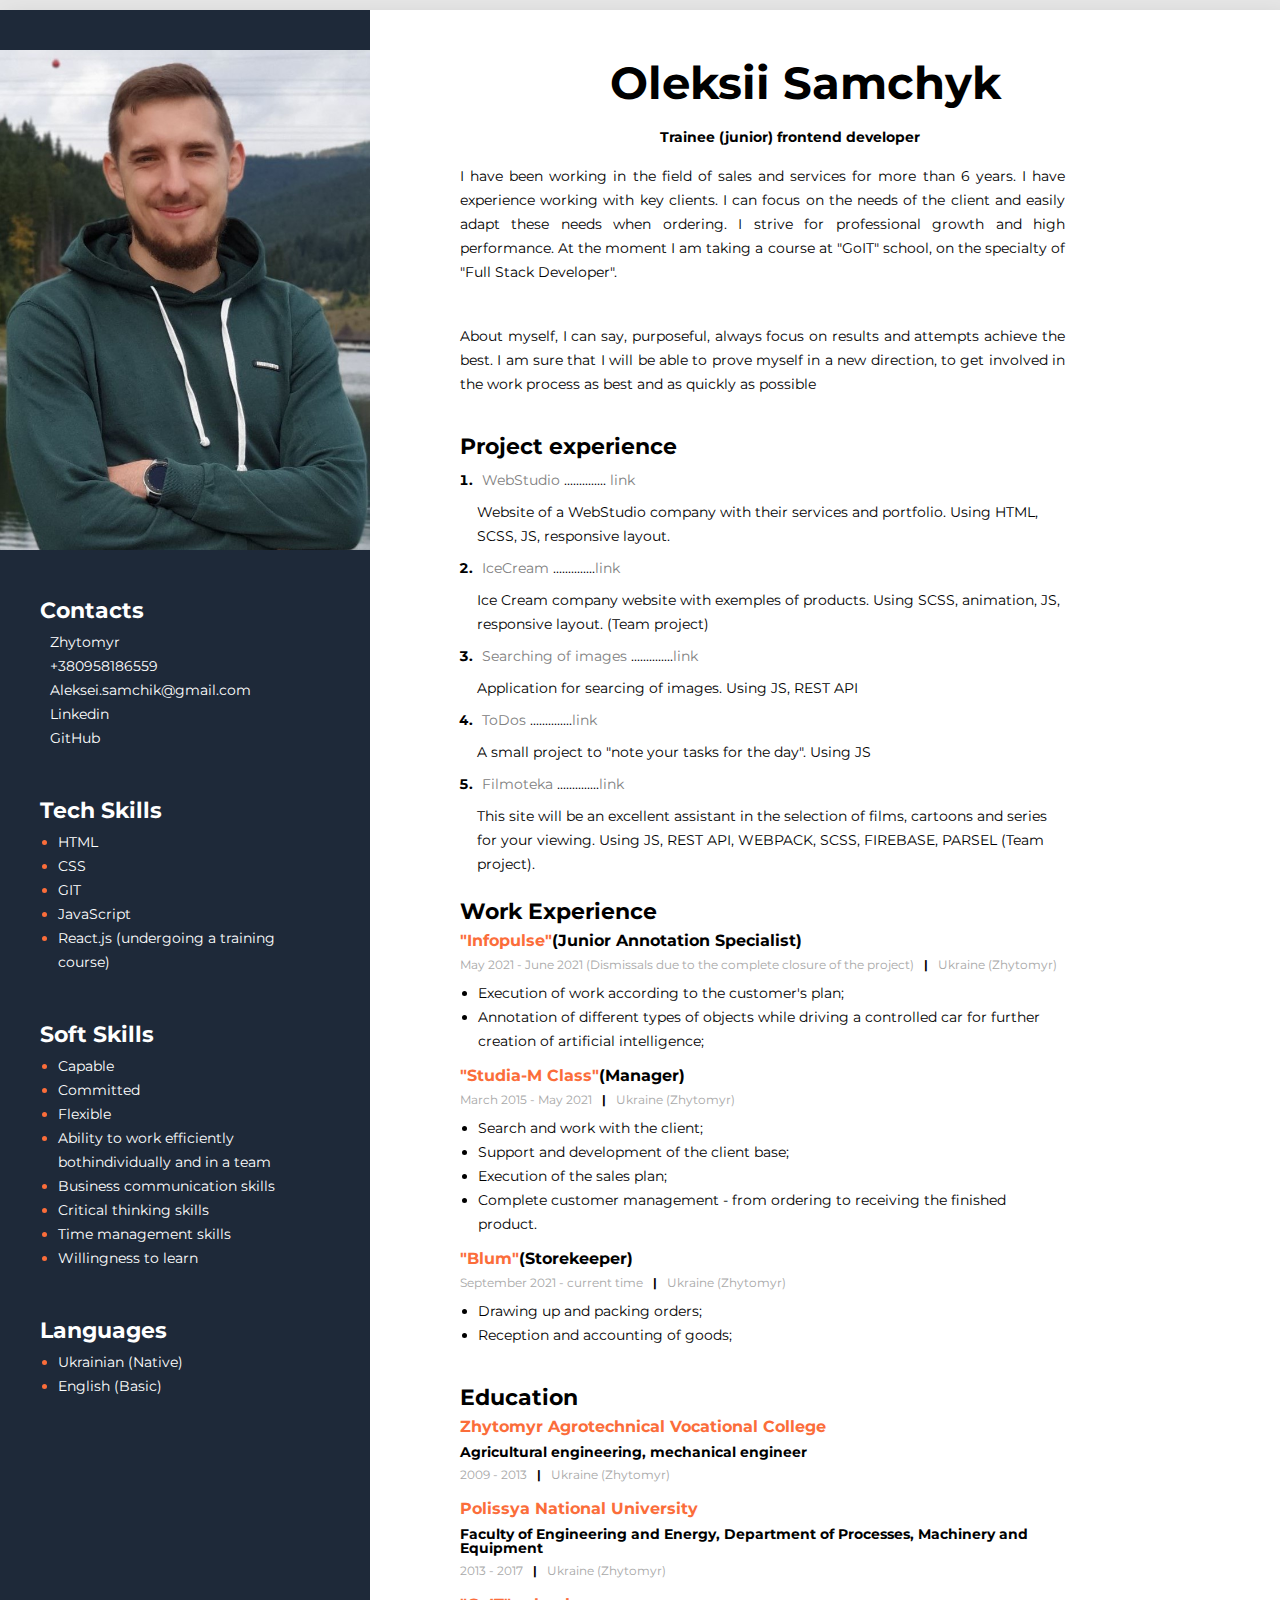
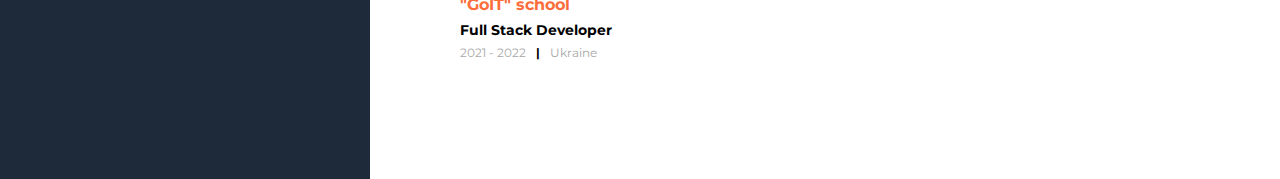
==== index.html @ 4603ec6e "Add files via upload" ====
<!DOCTYPE html>
<html lang="en">

<head>
	<meta charset="UTF-8">
	<meta http-equiv="X-UA-Compatible" content="IE=edge">
	<meta name="viewport" content="width=device-width, initial-scale=1.0">
	<link rel="stylesheet" href="css/style.css">
	<link rel="preconnect" href="https://fonts.googleapis.com">
	<link rel="preconnect" href="https://fonts.gstatic.com" crossorigin>
	<link href="https://fonts.googleapis.com/css2?family=Montserrat:ital,wght@0,400;1,700&display=swap"
		rel="stylesheet">
	<title>My resume</title>
</head>

<body>
	<div class="main-container">

		<!------------- aside bar -------------------->

		<aside class="sidebar-section">
			<div class="sidebar-section-photo">
				<img src="img/resume.png" alt="my photo">
			</div>

			<!-- Contacts -->
			<div class="indent">
				<h3 class="sidebar-title">Contacts</h3>
				<p><span class="contacts-type"></span>Zhytomyr</p>
				<p><span class="contacts-type"></span><a class="contacts-link" href="tel:+380985186559">+380958186559
					</a></p>
				<p><span class="contacts-type"></span><a class="contacts-link"
						href="Aleksei.samchik@gmail.com">Aleksei.samchik@gmail.com</a></p>
						<p><span class="contacts-type"></span><a class="contacts-link"
								href="https://www.linkedin.com/in/%D0%B0%D0%BB%D0%B5%D0%BA%D1%81%D0%B5%D0%B9-%D1%81%D0%B0%D0%BC%D1%87%D0%B8%D0%BA-0481b5216/">Linkedin</a>
						</p>
						<p><span class="contacts-type"></span><a class="contacts-link"
								href="https://github.com/Samchyk">GitHub</a>
						</p>
			</div>
			<!-- Tech Skills -->
			<div class="indent">
			
				<h3 class="sidebar-title">Tech Skills</h3>
				<ul>
					<li><span>HTML</span></li>
					<li><span>CSS</span></li>
					<li><span>GIT</span></li>
					<li><span>JavaScript</span></li>
					<li><span>React.js (undergoing a training course)</span></li>
				</ul>
			
			</div>

			<!-- Soft Skills -->
			<div class="indent">
				<h3 class="sidebar-title">Soft Skills</h3>
				<ul>
					<li><span>Capable</span></li>
					<li><span>Committed</span></li>
					<li><span>Flexible</span></li>
					<li><span>Ability to work efficiently bothindividually and in a team</span></li>
					<li><span>Business communication skills</span></li>
					<li><span>Critical thinking skills</span></li>
					<li><span>Time management skills</span></li>
					<li><span>Willingness to learn</span></li>
				</ul>
			</div>

			<!--Language-->

				<div class="indent">
					<h3 class="sidebar-title">Languages</h3>
					<ul>
						<li> <span> Ukrainian (Native) </span> </li>
				
						<li><span> English (Basic) </span></use>
				
							</svg> </li>
					</ul>
				</div>
				</aside>




		<!-- my info -->

		<div class="info-section">


			<!-- about my -->
			<div>
				<h1 class="my-name">Oleksii Samchyk</h1>
				<h3 class="my-job">Trainee (junior) frontend developer</h3>

				<p class="my-info">I have been working in the field of sales and services for more than 6 years. I have
					experience working with key
					clients.
					I can focus on the needs of the client and easily adapt these needs when ordering.
					I strive for professional growth and high performance.
					At the moment I am taking a course at "GoIT" school, on the specialty of "Full Stack Developer".
				</p>
				<p class="my-info">About myself, I can
					say, purposeful, always focus on results and attempts
					achieve the best. I am sure that I will be able to prove myself in a new direction,
					to get involved in the work process as best and as quickly as possible</p>
			</div>
			<!-- Projects -->
			<div class="project-secion">
			
				<h3 class="experience-titel">Project experience</h3>
				<ol class="projects-list">
					<li class="my-project-item">
						<span class="my-project-text">
							<a href="https://samchyk.github.io/goit-markup-hw-08/" class="my-project-link"
								target="blank">WebStudio</a>
							.............. <a href="https://github.com/Samchyk/goit-markup-hw-08">link</a>
							<p class="my-project-description">Website of a WebStudio company with their services and
								portfolio.
								Using HTML, SCSS, JS, responsive layout. </p>
					</li>
					<li class="my-project-item">
						<span class="my-project-text">
							<a href="https://serhiionyshchenko.github.io/team-project/" class="my-project-link"
								target="blank">IceCream</a>
							..............<a href="https://github.com/SerhiiOnyshchenko/team-project.git">link</a>
							<p class="my-project-description">Ice Cream company website with exemples of products. Using
								SCSS,
								animation, JS, responsive layout. (Team project)</p>
						</span>
					</li>
					<li class="my-project-item">
						<span class="my-project-text">
							<a href="https://samchyk.github.io/goit-js-hw-11/" class="my-project-link" target="blank">Searching
								of images</a>
							..............<a href="https://github.com/Samchyk/goit-js-hw-11">link</a>
							<p class="my-project-description">Application for searcing of images. Using JS, REST API</p>
					</li>
					<li class="my-project-item">
						<span class="my-project-text">
							<a href="https://samchyk.github.io/ToDos/" class="my-project-link" target="blank">ToDos</a>
							..............<a href="https://github.com/Samchyk/ToDos">link</a>
							<p class="my-project-description">A small project to "note your tasks for the day". Using JS
							</p>
						</span>
					</li>
					<li class="my-project-item">
						<span class="my-project-text">
							<a href="https://iura-radulov.github.io/teamproject-filmoteka/#en" class="my-project-link"
								target="blank">Filmoteka</a>
							..............<a href="https://github.com/Iura-Radulov/teamproject-filmoteka">link</a>
							<p class="my-project-description">This site will be an excellent assistant in the selection
								of films, cartoons and series for your viewing. Using JS, REST API, WEBPACK, SCSS,
								FIREBASE, PARSEL (Team project).</p>
					</li>
				</ol>
			</div>
			<!-- Work Experience -->
			<div>
				<h3 class="experience-titel">Work Experience</h3>
				<!-- Company 1 -->
				<div>
					<h4 class="name-work"><span class="orange">"Infopulse"</span>(Junior Annotation Specialist)</h4>
					<p class="item-date-place">May 2021 - June 2021 (Dismissals due to the complete closure of the
						project)<span class="bold-slesh">|</span>Ukraine (Zhytomyr)</p>
					<ul class="work-items">
						<li>Execution of work according to the customer's plan;</li>
						<li>Annotation of different types of objects while driving a controlled car for
							further creation of artificial intelligence;</li>
					</ul>
				</div>
				<!-- Company 2 -->
				<div>
					<h4 class="name-work"><span class="orange">"Studia-M Class"</span>(Manager) </h4>
					<p class="item-date-place">March 2015 - May 2021<span class="bold-slesh">|</span>Ukraine (Zhytomyr)
					</p>
					<ul class="work-items">
						<li>Search and work with the client;</li>
						<li>Support and development of the client base;</li>
						<li>Execution of the sales plan;</li>
						<li>Complete customer management - from ordering to receiving the finished product.</li>
					</ul>
				</div>

				<!-- Company 3 -->
				<div>
					<h4 class="name-work"> <span class="orange">"Blum"</span>(Storekeeper)</h4>
					<p class="item-date-place">September 2021 - current time<span class="bold-slesh">|</span>Ukraine
						(Zhytomyr)</p>
					<ul class="work-items">
						<li>Drawing up and packing orders;</li>
						<li>Reception and accounting of goods;</li>
					</ul>
				</div>
			</div>

			<!-- Education -->
			<div class="experience-education">
				<div class="experience-titel">Education</div>
				<div class="education">
					<div class="orange">Zhytomyr Agrotechnical Vocational College</div>
					<div class="education-job">Agricultural engineering, mechanical engineer</div>
					<div class="item-date-place">2009 - 2013<span class="bold-slesh">|</span>Ukraine (Zhytomyr)</div>
				</div>
				<div class="education">
					<div class="orange">Polissya National University </div>
					<div class="education-job">Faculty of Engineering and Energy, Department of Processes, Machinery and
						Equipment</div>
					<div class="item-date-place">2013 - 2017<span class="bold-slesh">|</span>Ukraine (Zhytomyr)</div>
				</div>
				<div class="education">
					<div class="orange">"GoIT" school </div>
					<div class="education-job">Full Stack Developer</div>
					<div class="item-date-place">2021 - 2022<span class="bold-slesh">|</span>Ukraine</div>
				</div>
			</div>

		</div>
	</div>
</body>

</html>
---- css/style.css ----
* {
	padding: 0;
	margin: 0;
	border: 0;
}

*,
*:before,
*:after {
	box-sizing: border-box;
}

:focus,
:active {
	outline: none;
}

a:focus,
a:active {
	outline: none;
}

nav,
footer,
header,
aside {
	display: block;
}

html,
body {
	height: 100%;
	width: 100%;
	font-size: 100%;
	line-height: 1;
	font-size: 14px;
	-ms-text-size-adjust: 100%;
	-moz-text-size-adjust: 100%;
	-webkit-text-size-adjust: 100%;
}

input,
button,
textarea {
	font-family: inherit;
}

input::-ms-clear {
	display: none;
}

button {
	cursor: pointer;
}

button::-moz-focus-inner {
	padding: 0;
	border: 0;
}

a,
a:visited {
	text-decoration: none;
}

a:hover {
	text-decoration: none;
}

img {
	vertical-align: top;
}

h1,
h2,
h3,
h4,
h5,
h6 {
	font-size: inherit;
	font-weight: inherit;
}
body {
	font-family: "Montserrat", sans-serif;
	background: #e5e5e5;
	font-size: 14px;
	color: #000000;
}

.main-container {
	display: flex;
	font-display: row;
	width: 1280px;
	height: auto;
	background: #fff;
	margin: 10px auto;
	box-shadow: 6px 6px 20px rgba(0, 0, 0, 0.1);
}
.sidebar-section {
	background: #1e2939;
	color: #fff;
	padding: 40px 0;
	width: 370px;
	height: auto;
}
.sidebar-section-photo img {
	width: 370px;
	height: auto;
}
.indent {
	margin: 50px 40px;
	
}


.sidebar-title {
	font-weight: bold;
	font-size: 22px;
	margin: 0 0 8px 0;
}

.sidebar-title-pre {
font-weight: bold;
	font-size: 15px;
	margin: 10px 0 8px 0;
}
.contacts-type {
	font-weight: bold;
	margin-right: 10px;
	
}


.contacts-link {
	
	color: #ffffff;
}
.indent > p {
	font-size: 14px;
	line-height: 24px;
}
.indent > ul {
	font-size: 14px;
	line-height: 24px;
	color: #fb6d3a;
	margin-left: 18px;
}
.indent > ul > li > span {
	color: #fff;
}

.info-section {
	margin: 50px 215px 100px 90px;
}

.my-job {
	font-weight: bold;
	padding-bottom: 20px;
	display: flex;
	padding-left: 200px;
	
}
.my-name {
	font-weight: bold;
	font-size: 45px;
	padding-bottom: 25px;
	padding-left: 150px;
}
.my-info {
	line-height: 24px;
	color: #000000;
	padding-bottom: 40px;
	width: 400px;
	width: 100%;
	text-align: justify;
}


.experience-titel {
	font-size: 22px;
	font-weight: bold;
	padding-bottom: 10px;
}
.name-work {
	font-weight: bold;
	font-size: 16px;
	padding-bottom: 10px;
}
.work-items {
	line-height: 24px;
	color: black;
	padding-bottom: 15px;
	padding-left: 18px;
}



.item-date-place {
	font-size: 12px;
	color: #a8a8a8;
	padding-bottom: 10px;
}
.experience-education {
	padding-top: 25px;
	
	
}
.orange {
	font-weight: bold;
	font-size: 16px;
	color: #fb6d3a;
	padding-bottom: 10px;
}
.education {
	padding-bottom: 10px;
}
.education-job {
	font-weight: bold;
	padding-bottom: 10px;
}
.bold-slesh {
	font-weight: bold;
	color: #000000;
	padding: 0 10px;
}


.project-secion {
	margin-bottom: 25px;
}

.projects-list {
	padding-left: 17px;
	color: black;
}

.my-project-item {
	font-style: normal;
	font-weight: bold;
	font-size: 14px;
	line-height: 24px;
	color: black;
}

.my-project-item a {
	color: gray;
}

.my-project-item a:hover {
	color: #fb6d3a;
}

.my-project-text {
	font-style: normal;
	font-weight: normal;
	font-size: 14px;
	line-height: 24px;
	color: black;
	margin-left: 5px;
}

.my-project-link {
	font-style: normal;
	font-weight: normal;
	font-size: 14px;
	line-height: 24px;
}

.my-project-description {
	margin: 8px 0;
}
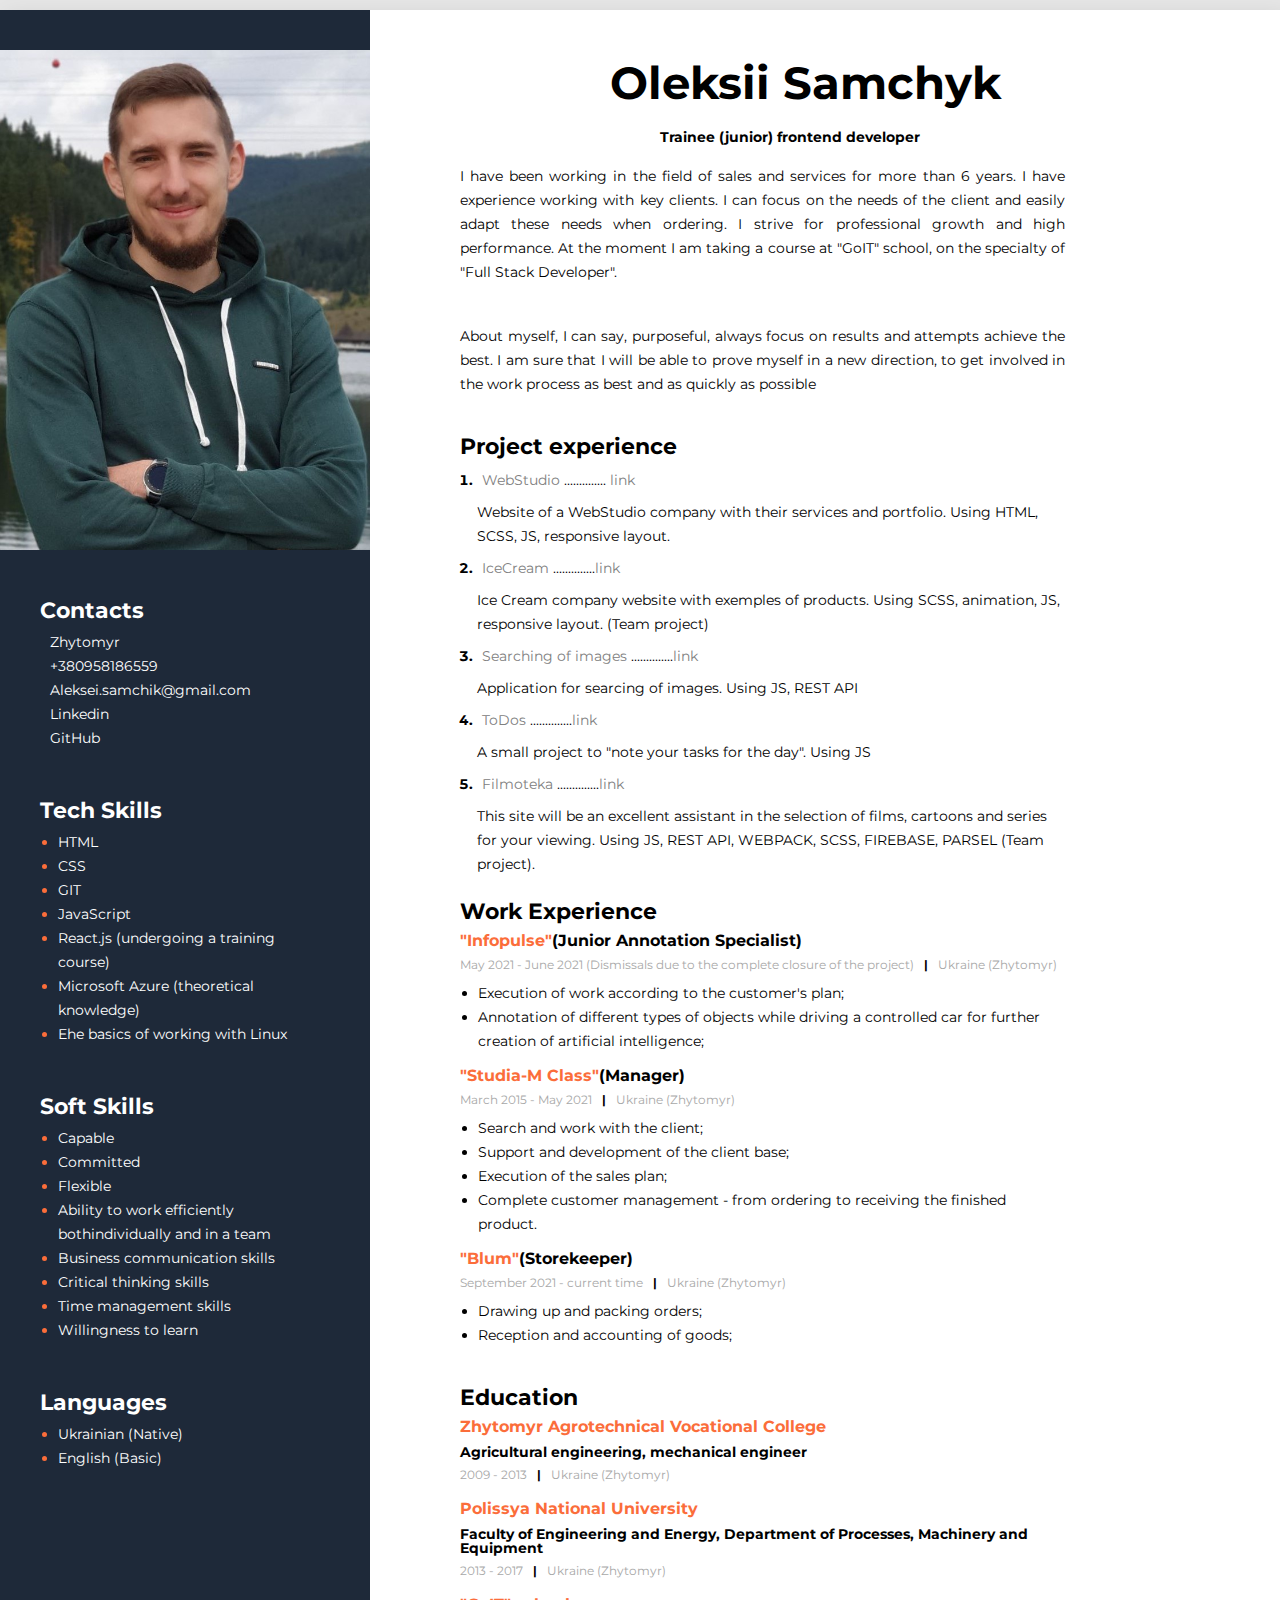
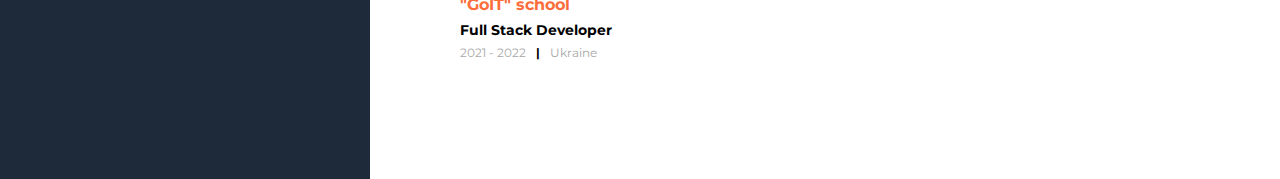
==== commit b3a75550: "Add files via upload" ====
--- a/index.html
+++ b/index.html
@@ -31,16 +31,16 @@
 					</a></p>
 				<p><span class="contacts-type"></span><a class="contacts-link"
 						href="Aleksei.samchik@gmail.com">Aleksei.samchik@gmail.com</a></p>
-						<p><span class="contacts-type"></span><a class="contacts-link"
-								href="https://www.linkedin.com/in/%D0%B0%D0%BB%D0%B5%D0%BA%D1%81%D0%B5%D0%B9-%D1%81%D0%B0%D0%BC%D1%87%D0%B8%D0%BA-0481b5216/">Linkedin</a>
-						</p>
-						<p><span class="contacts-type"></span><a class="contacts-link"
-								href="https://github.com/Samchyk">GitHub</a>
-						</p>
+				<p><span class="contacts-type"></span><a class="contacts-link"
+						href="https://www.linkedin.com/in/%D0%B0%D0%BB%D0%B5%D0%BA%D1%81%D0%B5%D0%B9-%D1%81%D0%B0%D0%BC%D1%87%D0%B8%D0%BA-0481b5216/">Linkedin</a>
+				</p>
+				<p><span class="contacts-type"></span><a class="contacts-link"
+						href="https://github.com/Samchyk">GitHub</a>
+				</p>
 			</div>
 			<!-- Tech Skills -->
 			<div class="indent">
-			
+
 				<h3 class="sidebar-title">Tech Skills</h3>
 				<ul>
 					<li><span>HTML</span></li>
@@ -48,8 +48,11 @@
 					<li><span>GIT</span></li>
 					<li><span>JavaScript</span></li>
 					<li><span>React.js (undergoing a training course)</span></li>
+					<li><span>Microsoft Azure (theoretical knowledge)</span></li>
+					<li><span>Еhe basics of working with Linux</span></li>
+
 				</ul>
-			
+
 			</div>
 
 			<!-- Soft Skills -->
@@ -69,17 +72,17 @@
 
 			<!--Language-->
 
-				<div class="indent">
-					<h3 class="sidebar-title">Languages</h3>
-					<ul>
-						<li> <span> Ukrainian (Native) </span> </li>
-				
-						<li><span> English (Basic) </span></use>
-				
-							</svg> </li>
-					</ul>
-				</div>
-				</aside>
+			<div class="indent">
+				<h3 class="sidebar-title">Languages</h3>
+				<ul>
+					<li> <span> Ukrainian (Native) </span> </li>
+
+					<li><span> English (Basic) </span></use>
+
+						</svg> </li>
+				</ul>
+			</div>
+		</aside>
 
 
 
@@ -108,7 +111,7 @@
 			</div>
 			<!-- Projects -->
 			<div class="project-secion">
-			
+
 				<h3 class="experience-titel">Project experience</h3>
 				<ol class="projects-list">
 					<li class="my-project-item">
@@ -132,7 +135,8 @@
 					</li>
 					<li class="my-project-item">
 						<span class="my-project-text">
-							<a href="https://samchyk.github.io/goit-js-hw-11/" class="my-project-link" target="blank">Searching
+							<a href="https://samchyk.github.io/goit-js-hw-11/" class="my-project-link"
+								target="blank">Searching
 								of images</a>
 							..............<a href="https://github.com/Samchyk/goit-js-hw-11">link</a>
 							<p class="my-project-description">Application for searcing of images. Using JS, REST API</p>
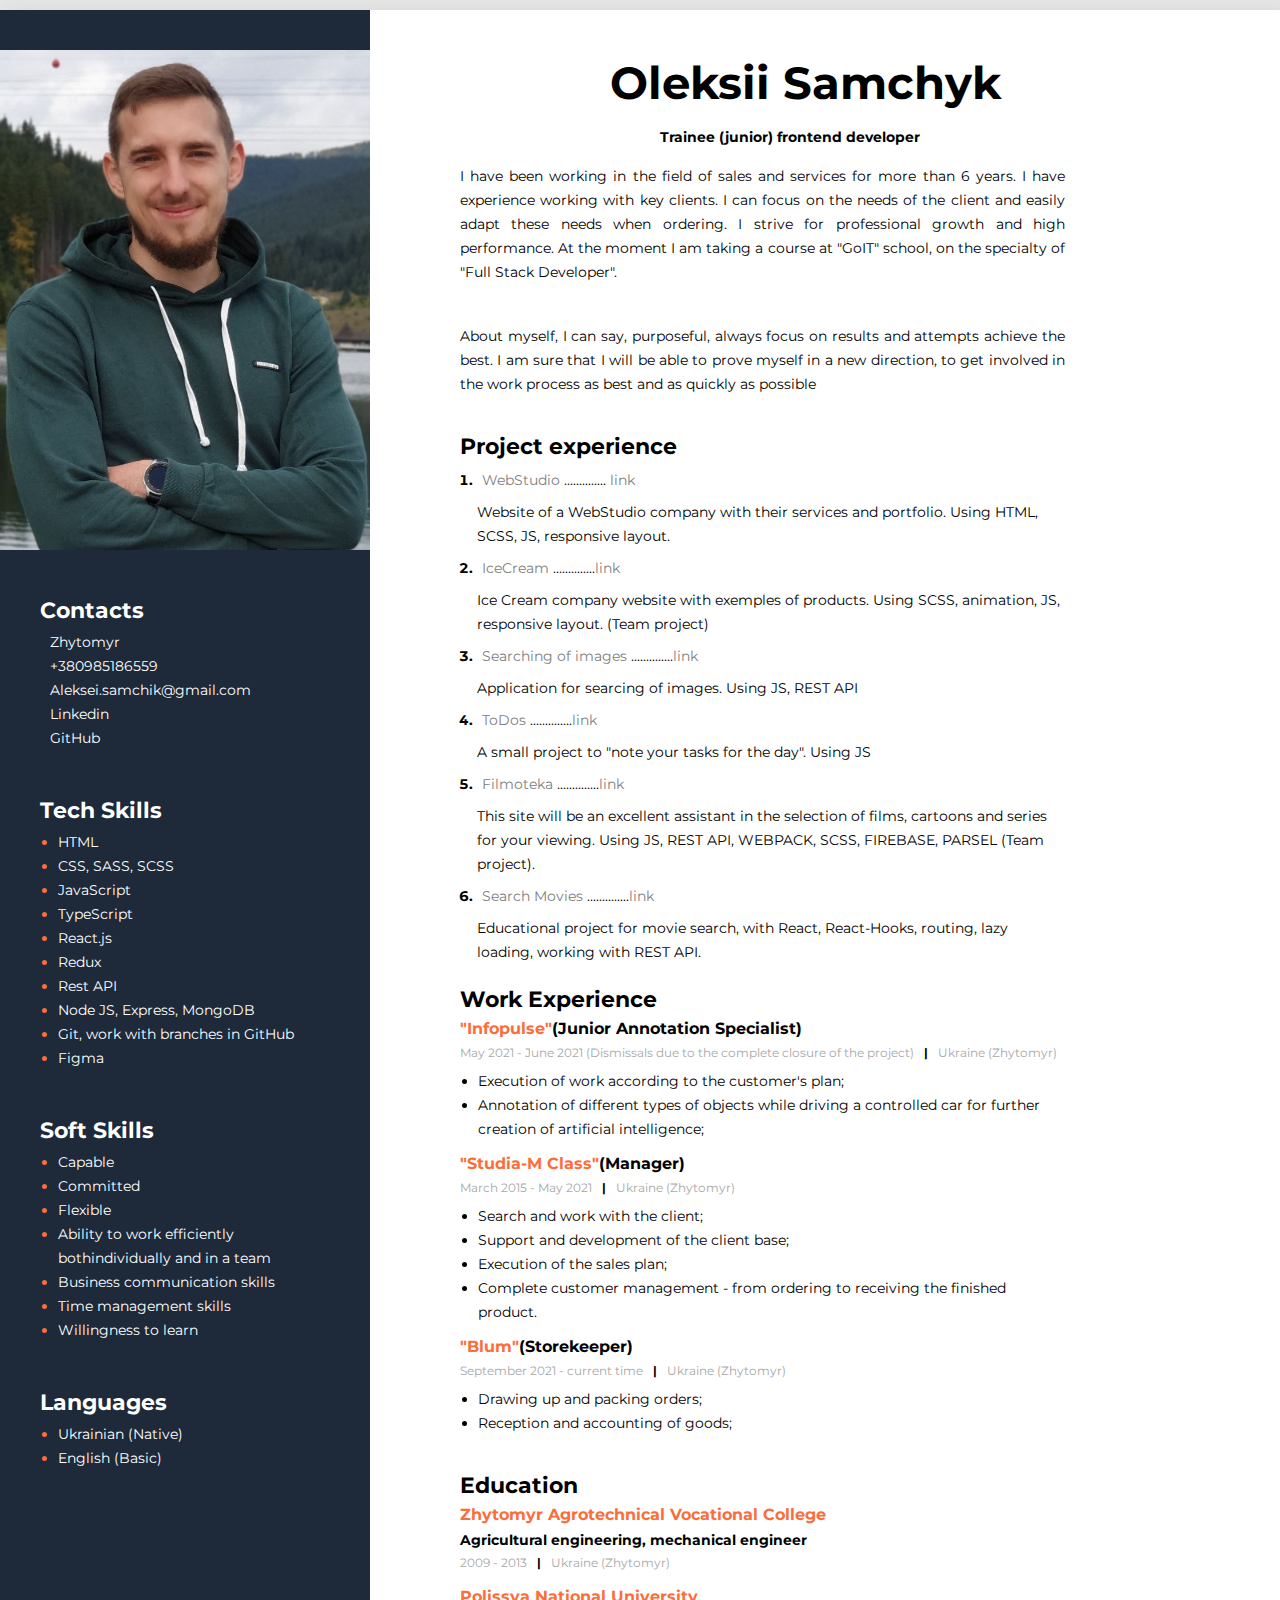
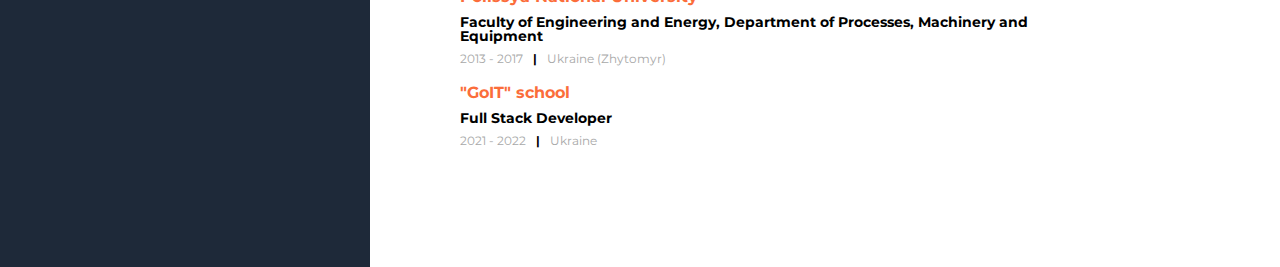
==== commit 928509a5: "3.10" ====
--- a/index.html
+++ b/index.html
@@ -27,7 +27,7 @@
 			<div class="indent">
 				<h3 class="sidebar-title">Contacts</h3>
 				<p><span class="contacts-type"></span>Zhytomyr</p>
-				<p><span class="contacts-type"></span><a class="contacts-link" href="tel:+380985186559">+380958186559
+				<p><span class="contacts-type"></span><a class="contacts-link" href="tel:+380985186559">+380985186559
 					</a></p>
 				<p><span class="contacts-type"></span><a class="contacts-link"
 						href="Aleksei.samchik@gmail.com">Aleksei.samchik@gmail.com</a></p>
@@ -44,12 +44,15 @@
 				<h3 class="sidebar-title">Tech Skills</h3>
 				<ul>
 					<li><span>HTML</span></li>
-					<li><span>CSS</span></li>
-					<li><span>GIT</span></li>
+					<li><span>CSS, SASS, SCSS</span></li>
 					<li><span>JavaScript</span></li>
-					<li><span>React.js (undergoing a training course)</span></li>
-					<li><span>Microsoft Azure (theoretical knowledge)</span></li>
-					<li><span>Еhe basics of working with Linux</span></li>
+					<li><span>TypeScript</span></li>
+					<li><span>React.js </span></li>
+					<li><span>Redux</span></li>
+					<li><span>Rest API</span></li>
+					<li><span>Node JS, Express, MongoDB</span></li>
+					<li><span>Git, work with branches in GitHub </span></li>
+					<li><span>Figma</span></li>
 
 				</ul>
 
@@ -64,7 +67,6 @@
 					<li><span>Flexible</span></li>
 					<li><span>Ability to work efficiently bothindividually and in a team</span></li>
 					<li><span>Business communication skills</span></li>
-					<li><span>Critical thinking skills</span></li>
 					<li><span>Time management skills</span></li>
 					<li><span>Willingness to learn</span></li>
 				</ul>
@@ -157,6 +159,16 @@
 							<p class="my-project-description">This site will be an excellent assistant in the selection
 								of films, cartoons and series for your viewing. Using JS, REST API, WEBPACK, SCSS,
 								FIREBASE, PARSEL (Team project).</p>
+					</li>
+					<li class="my-project-item">
+						<span class="my-project-text">
+							<a href="https://samchyk.github.io/goit-react-hw-05-movies/" class="my-project-link"
+								target="blank">Search Movies</a>
+							..............<a href="https://github.com/Samchyk/goit-react-hw-05-movies">link</a>
+							<p class="my-project-description">Educational project for movie search, with React,
+								React-Hooks, routing, lazy loading, working with REST API.
+							</p>
+						</span>
 					</li>
 				</ol>
 			</div>
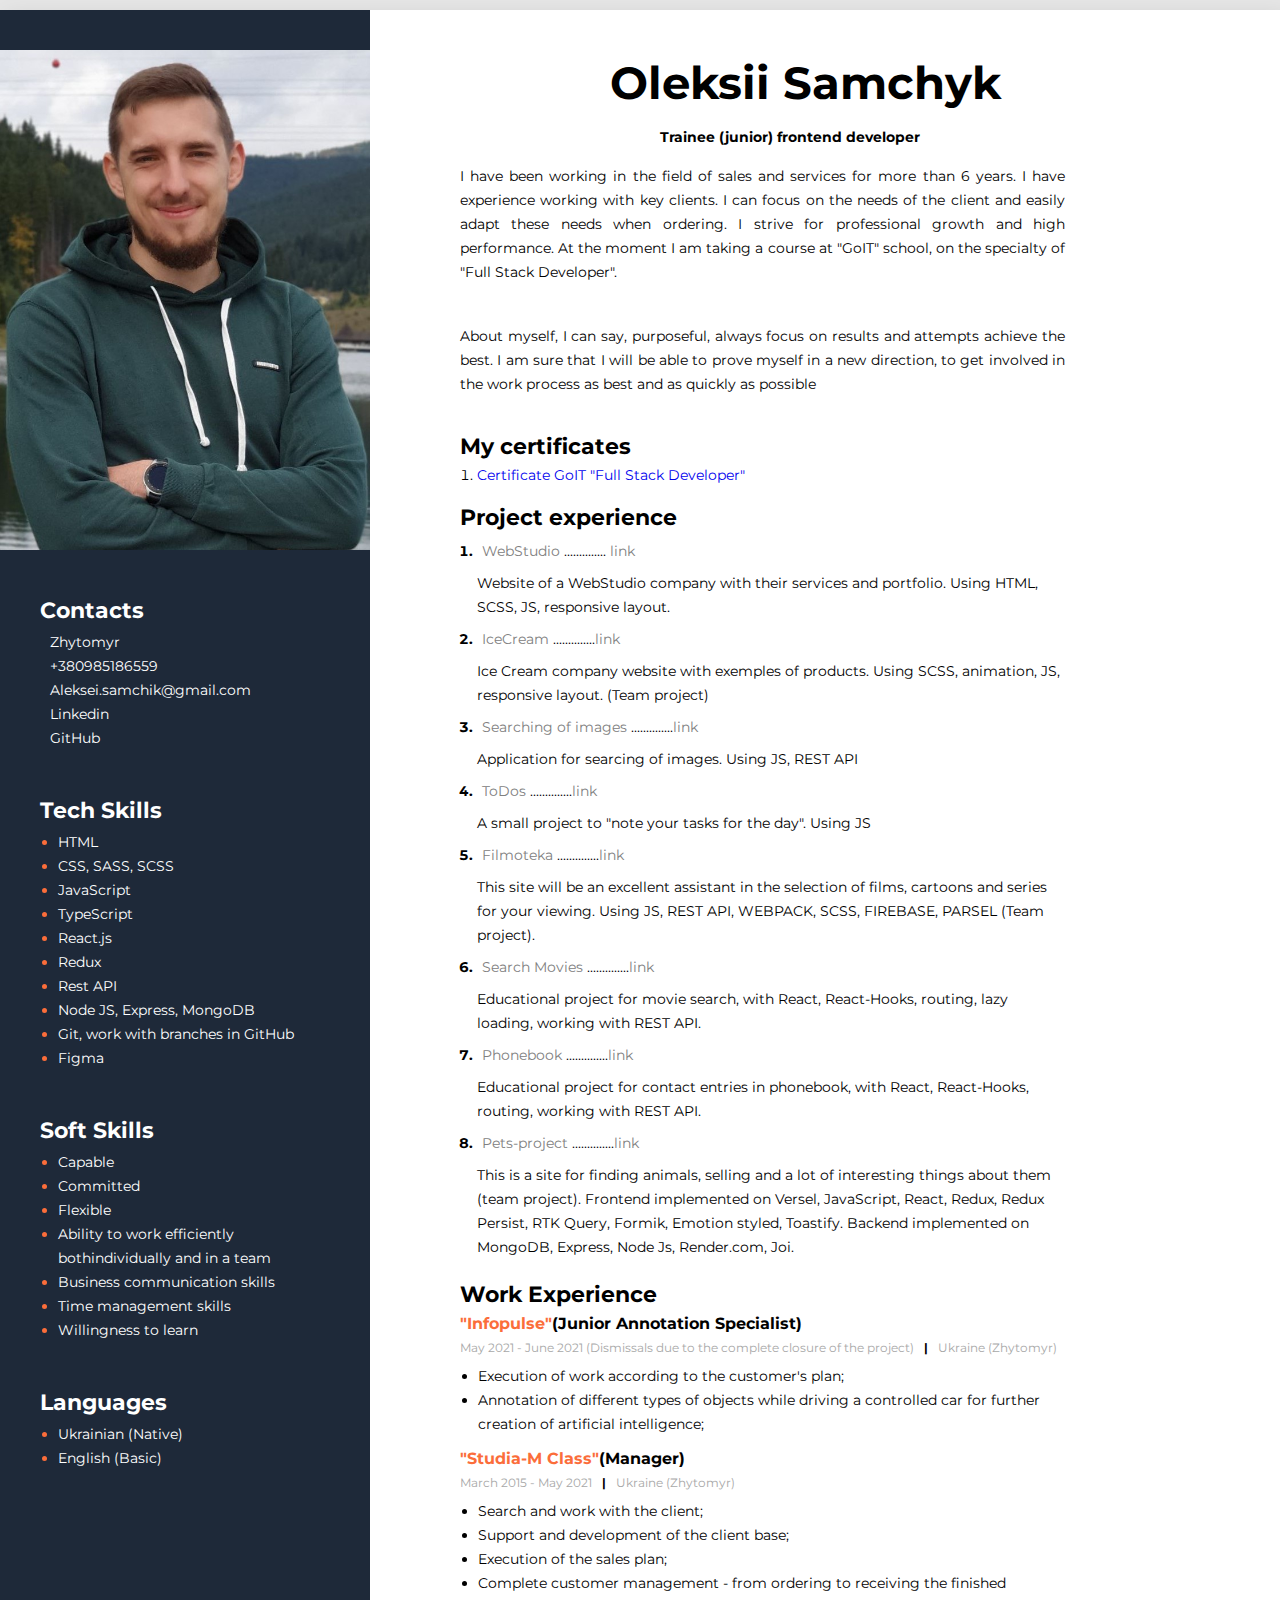
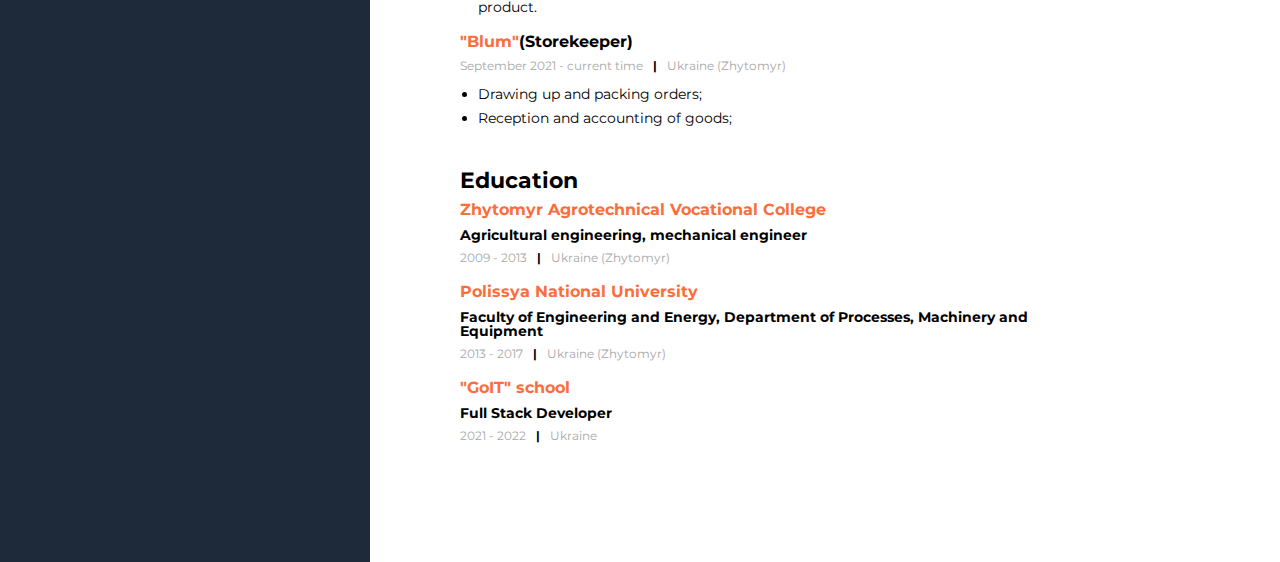
==== commit 92e78e4a: "Add files via upload" ====
--- a/index.html
+++ b/index.html
@@ -111,6 +111,22 @@
 					achieve the best. I am sure that I will be able to prove myself in a new direction,
 					to get involved in the work process as best and as quickly as possible</p>
 			</div>
+
+			<!--Certificate-->
+
+			<div class="project-secion">
+			
+				<h3 class="experience-titel">My certificates</h3>
+				<ol class="projects-list">
+					<li class="my-certificate-item">
+						<span class="my-certificate-text">
+							<a href="https://drive.google.com/file/d/1wACAu2_9ZIv9G70e0vhw3N3EXu8pFkg1/view?usp=sharing" class="my-certificate-link"
+								target="blank">Certificate GoIT "Full Stack Developer"</a>
+						</span>
+					</li>
+						</div>
+
+
 			<!-- Projects -->
 			<div class="project-secion">
 
@@ -167,6 +183,26 @@
 							..............<a href="https://github.com/Samchyk/goit-react-hw-05-movies">link</a>
 							<p class="my-project-description">Educational project for movie search, with React,
 								React-Hooks, routing, lazy loading, working with REST API.
+							</p>
+						</span>
+					</li>
+					<li class="my-project-item">
+						<span class="my-project-text">
+							<a href="https://samchyk.github.io/goit-react-hw-07-phonebook/" class="my-project-link" target="blank">Phonebook</a>
+							..............<a href="https://github.com/Samchyk/goit-react-hw-07-phonebook">link</a>
+							<p class="my-project-description">Educational project for contact entries in phonebook, with React,
+								React-Hooks, routing, working with REST API.
+							</p>
+						</span>
+					</li>
+					<li class="my-project-item">
+						<span class="my-project-text">
+							<a href="https://pets-project.vercel.app/" class="my-project-link"
+								target="blank">Pets-project</a>
+							..............<a href="https://github.com/Finkons/pets-project-front">link</a>
+							<p class="my-project-description">This is a site for finding animals, selling and a lot of interesting things about them (team project).
+								Frontend implemented on Versel, JavaScript, React, Redux, Redux Persist, RTK Query, Formik, Emotion styled, Toastify.
+								Backend implemented on MongoDB, Express, Node Js, Render.com, Joi.
 							</p>
 						</span>
 					</li>
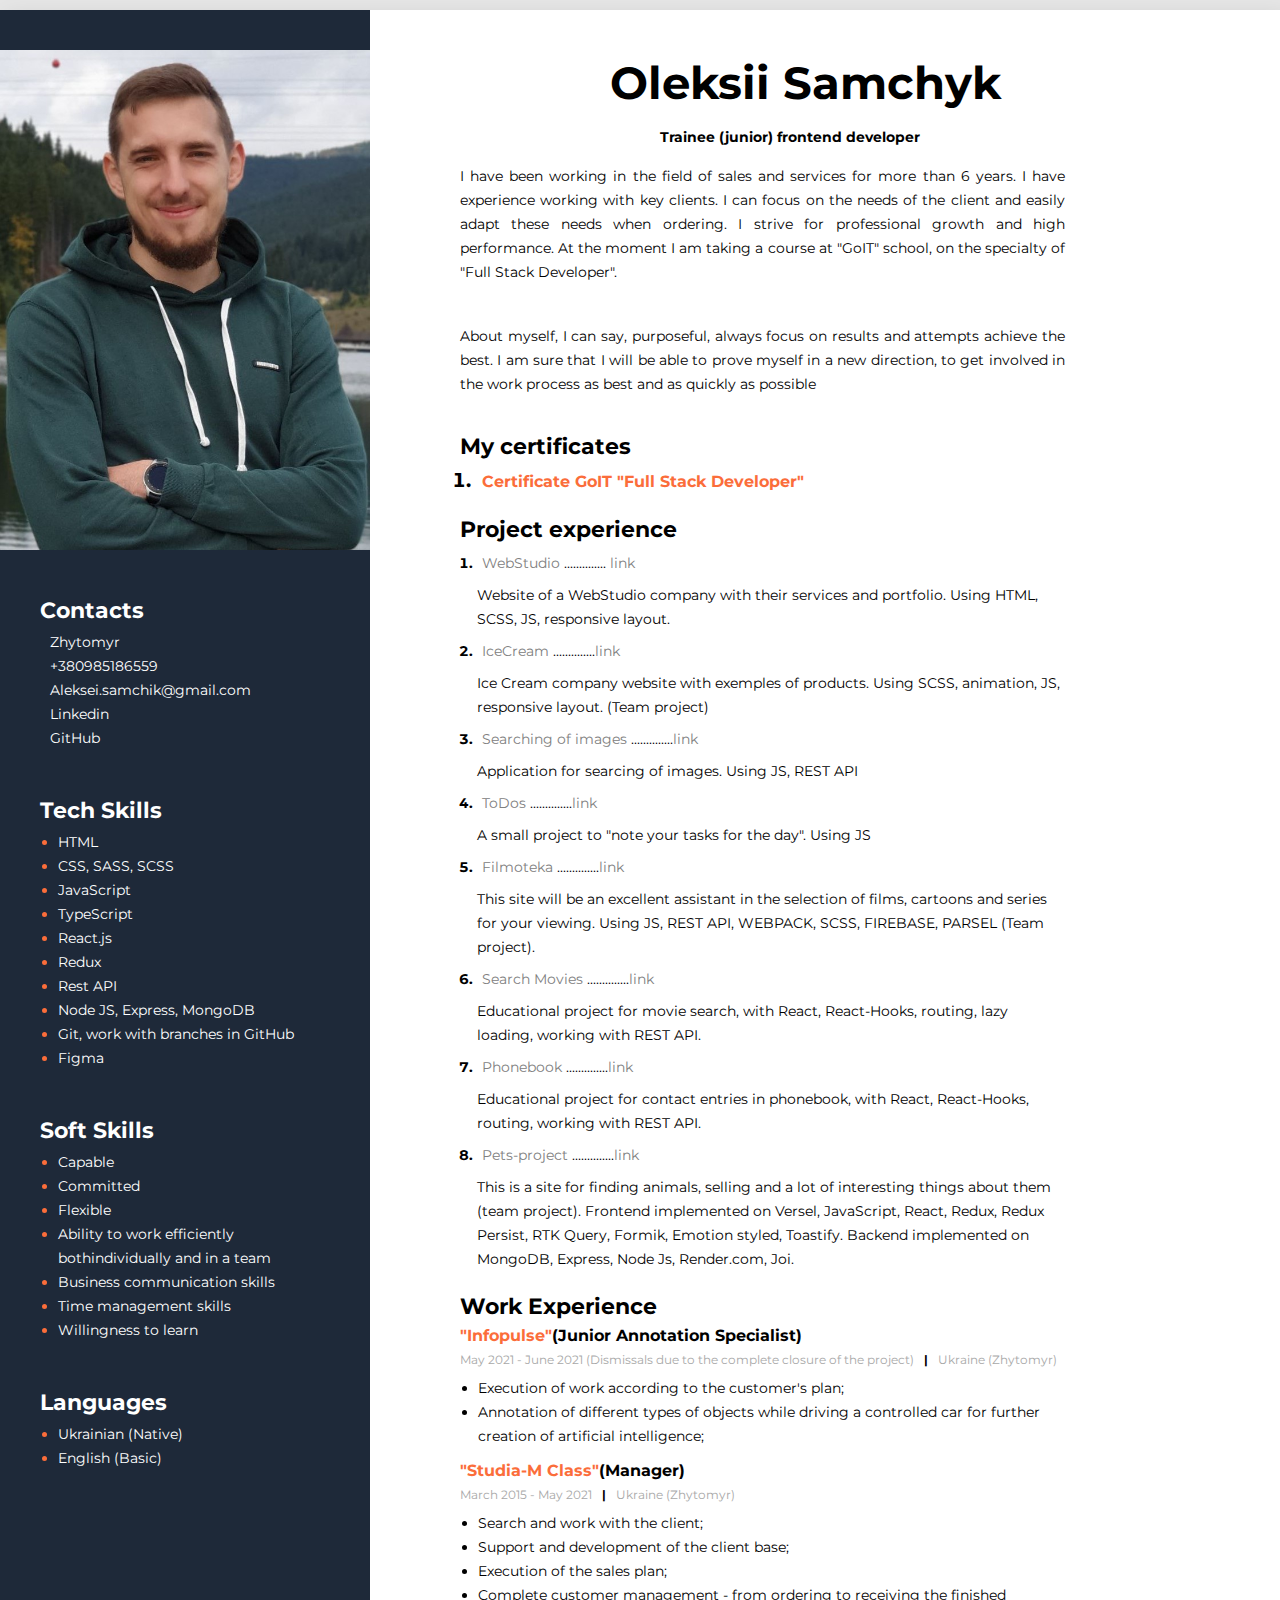
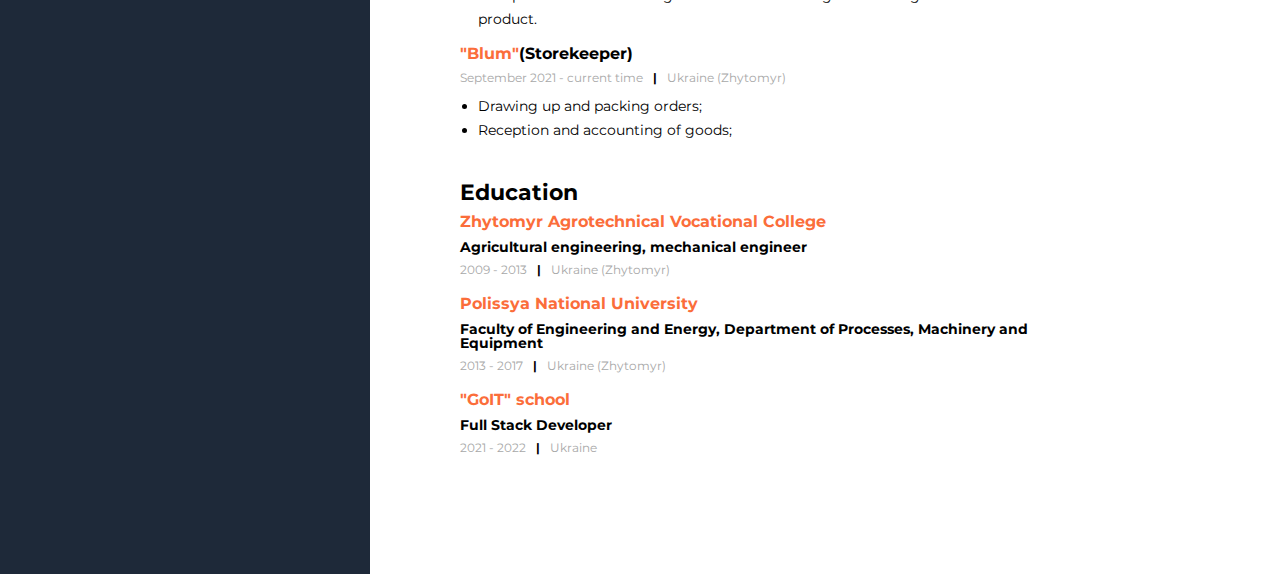
==== commit 71abb9ca: "Update index.html" ====
--- a/index.html
+++ b/index.html
@@ -32,7 +32,7 @@
 				<p><span class="contacts-type"></span><a class="contacts-link"
 						href="Aleksei.samchik@gmail.com">Aleksei.samchik@gmail.com</a></p>
 				<p><span class="contacts-type"></span><a class="contacts-link"
-						href="https://www.linkedin.com/in/%D0%B0%D0%BB%D0%B5%D0%BA%D1%81%D0%B5%D0%B9-%D1%81%D0%B0%D0%BC%D1%87%D0%B8%D0%BA-0481b5216/">Linkedin</a>
+						href="https://www.linkedin.com/in/oleksii-samchyk-0481b5216">Linkedin</a>
 				</p>
 				<p><span class="contacts-type"></span><a class="contacts-link"
 						href="https://github.com/Samchyk">GitHub</a>
@@ -272,4 +272,4 @@
 	</div>
 </body>
 
-</html>+</html>
--- a/css/style.css
+++ b/css/style.css
@@ -259,6 +259,37 @@
 	margin-left: 5px;
 }
 
+.my-certificate-item {
+	font-style: normal;
+	font-weight: bold;
+	font-size: 20px;
+	line-height: 24px;
+	color: black;
+}
+
+.my-certificate-item a {
+	color: fb6d3a;
+}
+
+.my-certificate-item a:hover {
+	color: #fb6d3a;
+}
+
+.my-certificate-text {
+	font-style: normal;
+	font-weight: normal;
+	font-size: 14px;
+	line-height: 24px;
+	color: black;
+	margin-left: 5px;
+}
+.my-certificate-link {
+	font-weight: bold;
+	font-size: 16px;
+	color: #fb6d3a;
+	padding-bottom: 10px;
+}
+
 .my-project-link {
 	font-style: normal;
 	font-weight: normal;
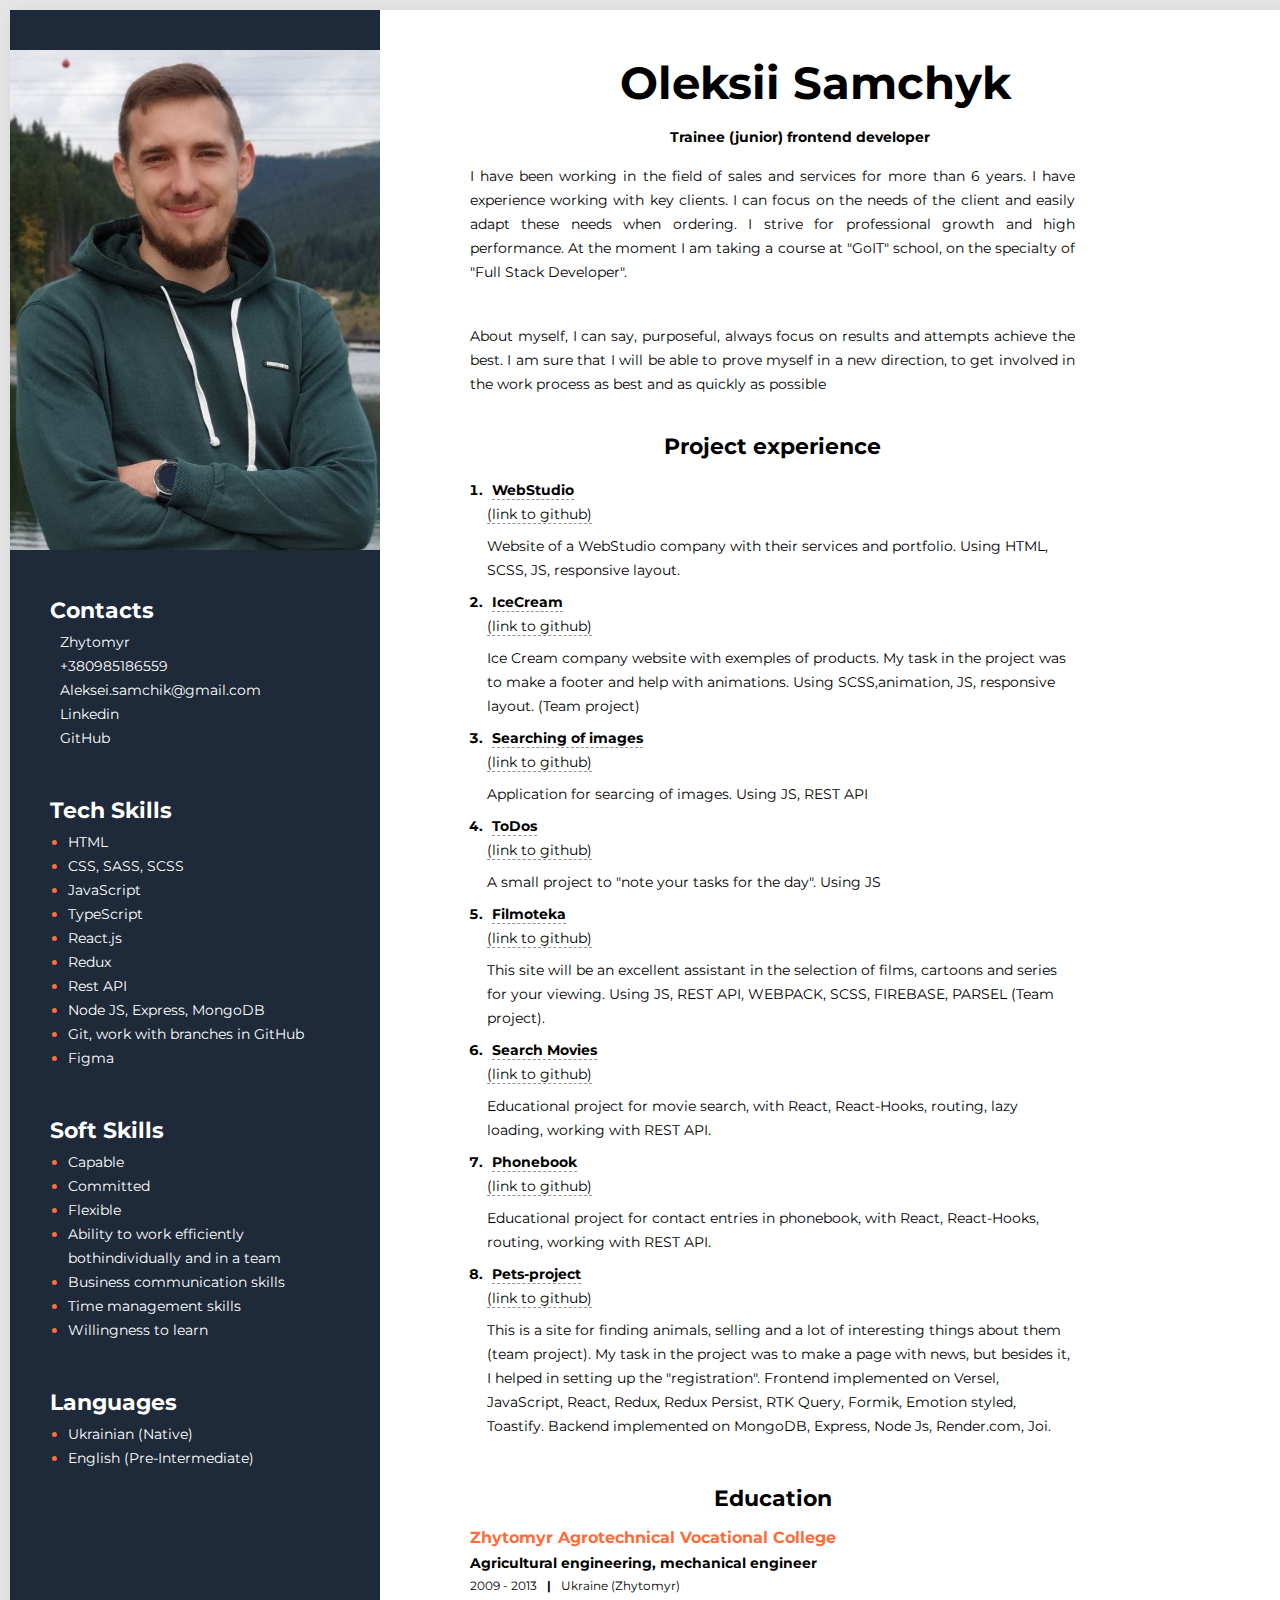
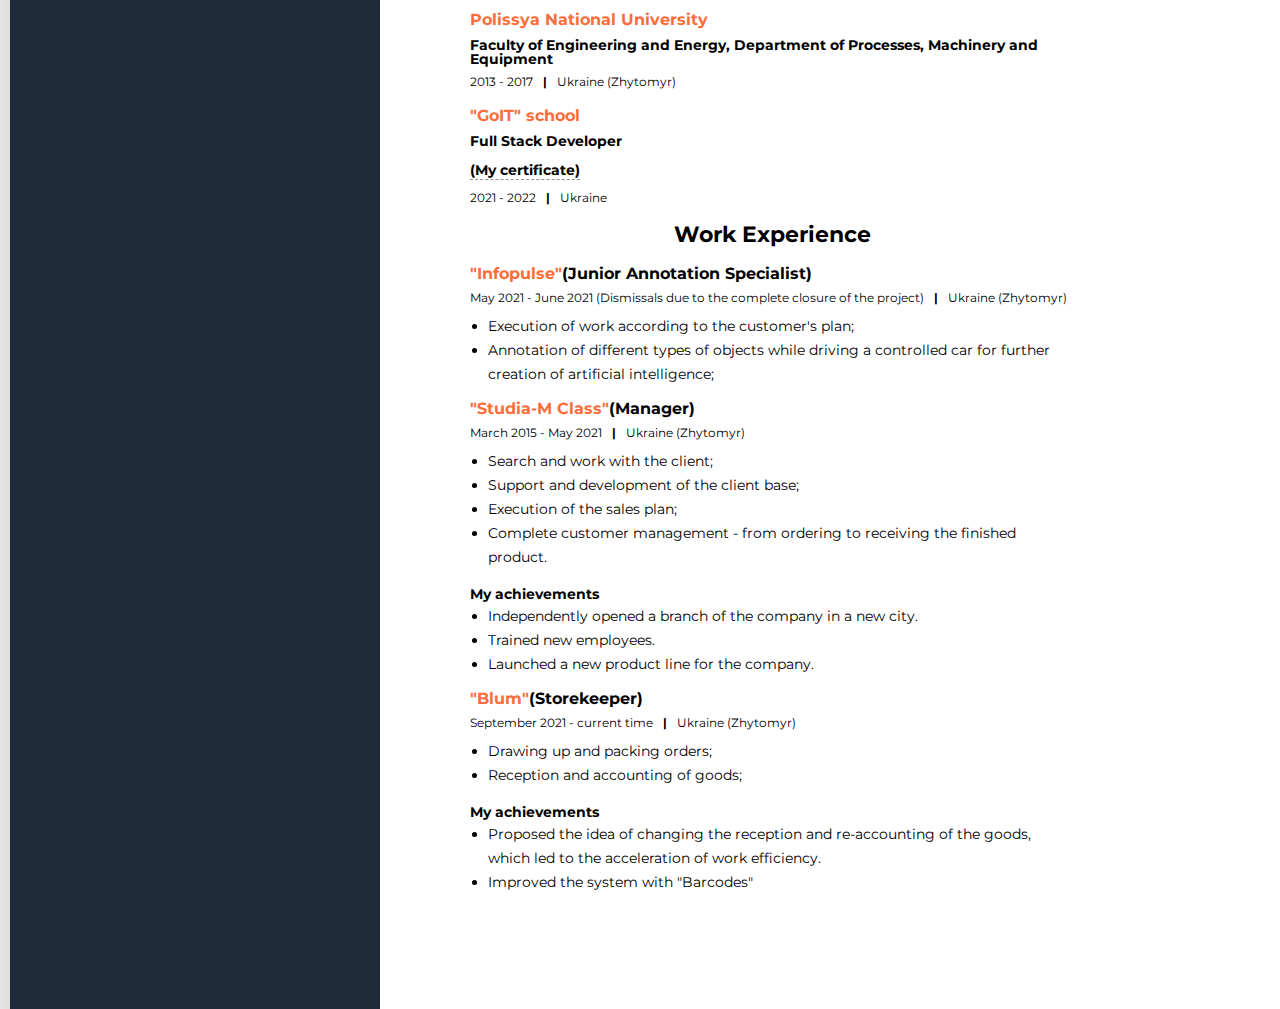
==== commit 799e68d7: "19,01" ====
--- a/index.html
+++ b/index.html
@@ -32,10 +32,10 @@
 				<p><span class="contacts-type"></span><a class="contacts-link"
 						href="Aleksei.samchik@gmail.com">Aleksei.samchik@gmail.com</a></p>
 				<p><span class="contacts-type"></span><a class="contacts-link"
-						href="https://www.linkedin.com/in/oleksii-samchyk-0481b5216">Linkedin</a>
+						href="https://www.linkedin.com/in/oleksii-samchyk-0481b5216" target="_blank">Linkedin</a>
 				</p>
-				<p><span class="contacts-type"></span><a class="contacts-link"
-						href="https://github.com/Samchyk">GitHub</a>
+				<p><span class="contacts-type"></span><a class="contacts-link" href="https://github.com/Samchyk"
+						target="_blank">GitHub</a>
 				</p>
 			</div>
 			<!-- Tech Skills -->
@@ -79,7 +79,7 @@
 				<ul>
 					<li> <span> Ukrainian (Native) </span> </li>
 
-					<li><span> English (Basic) </span></use>
+					<li><span> English (Pre-Intermediate) </span></use>
 
 						</svg> </li>
 				</ul>
@@ -114,7 +114,7 @@
 
 			<!--Certificate-->
 
-			<div class="project-secion">
+			<!-- <div class="project-secion">
 			
 				<h3 class="experience-titel">My certificates</h3>
 				<ol class="projects-list">
@@ -124,7 +124,7 @@
 								target="blank">Certificate GoIT "Full Stack Developer"</a>
 						</span>
 					</li>
-						</div>
+						</div> -->
 
 
 			<!-- Projects -->
@@ -136,7 +136,8 @@
 						<span class="my-project-text">
 							<a href="https://samchyk.github.io/goit-markup-hw-08/" class="my-project-link"
 								target="blank">WebStudio</a>
-							.............. <a href="https://github.com/Samchyk/goit-markup-hw-08">link</a>
+							<p><a href="https://github.com/Samchyk/goit-markup-hw-08" target="blank">(link to
+									github)</a></p>
 							<p class="my-project-description">Website of a WebStudio company with their services and
 								portfolio.
 								Using HTML, SCSS, JS, responsive layout. </p>
@@ -145,10 +146,10 @@
 						<span class="my-project-text">
 							<a href="https://serhiionyshchenko.github.io/team-project/" class="my-project-link"
 								target="blank">IceCream</a>
-							..............<a href="https://github.com/SerhiiOnyshchenko/team-project.git">link</a>
-							<p class="my-project-description">Ice Cream company website with exemples of products. Using
-								SCSS,
-								animation, JS, responsive layout. (Team project)</p>
+							<p><a href="https://github.com/SerhiiOnyshchenko/team-project.git" target="blank">(link to
+									github)</a></p>
+							<p class="my-project-description">Ice Cream company website with exemples of products. My task in the project was to make a footer and help with animations. Using
+								SCSS,animation, JS, responsive layout.  (Team project)</p>
 						</span>
 					</li>
 					<li class="my-project-item">
@@ -156,13 +157,14 @@
 							<a href="https://samchyk.github.io/goit-js-hw-11/" class="my-project-link"
 								target="blank">Searching
 								of images</a>
-							..............<a href="https://github.com/Samchyk/goit-js-hw-11">link</a>
+							<p><a href="https://github.com/Samchyk/goit-js-hw-11" target="blank">(link to github)</a>
+							</p>
 							<p class="my-project-description">Application for searcing of images. Using JS, REST API</p>
 					</li>
 					<li class="my-project-item">
 						<span class="my-project-text">
 							<a href="https://samchyk.github.io/ToDos/" class="my-project-link" target="blank">ToDos</a>
-							..............<a href="https://github.com/Samchyk/ToDos">link</a>
+							<p><a href="https://github.com/Samchyk/ToDos" target="blank">(link to github)</a></p>
 							<p class="my-project-description">A small project to "note your tasks for the day". Using JS
 							</p>
 						</span>
@@ -171,7 +173,8 @@
 						<span class="my-project-text">
 							<a href="https://iura-radulov.github.io/teamproject-filmoteka/#en" class="my-project-link"
 								target="blank">Filmoteka</a>
-							..............<a href="https://github.com/Iura-Radulov/teamproject-filmoteka">link</a>
+							<p><a href="https://github.com/Iura-Radulov/teamproject-filmoteka" target="blank">(link to
+									github)</a></p>
 							<p class="my-project-description">This site will be an excellent assistant in the selection
 								of films, cartoons and series for your viewing. Using JS, REST API, WEBPACK, SCSS,
 								FIREBASE, PARSEL (Team project).</p>
@@ -180,7 +183,8 @@
 						<span class="my-project-text">
 							<a href="https://samchyk.github.io/goit-react-hw-05-movies/" class="my-project-link"
 								target="blank">Search Movies</a>
-							..............<a href="https://github.com/Samchyk/goit-react-hw-05-movies">link</a>
+							<p><a href="https://github.com/Samchyk/goit-react-hw-05-movies" target="blank">(link to
+									github)</a></p>
 							<p class="my-project-description">Educational project for movie search, with React,
 								React-Hooks, routing, lazy loading, working with REST API.
 							</p>
@@ -188,9 +192,12 @@
 					</li>
 					<li class="my-project-item">
 						<span class="my-project-text">
-							<a href="https://samchyk.github.io/goit-react-hw-07-phonebook/" class="my-project-link" target="blank">Phonebook</a>
-							..............<a href="https://github.com/Samchyk/goit-react-hw-07-phonebook">link</a>
-							<p class="my-project-description">Educational project for contact entries in phonebook, with React,
+							<a href="https://samchyk.github.io/goit-react-hw-07-phonebook/" class="my-project-link"
+								target="blank">Phonebook</a>
+							<p><a href="https://github.com/Samchyk/goit-react-hw-07-phonebook" target="blank">(link to
+									github)</a></p>
+							<p class="my-project-description">Educational project for contact entries in phonebook, with
+								React,
 								React-Hooks, routing, working with REST API.
 							</p>
 						</span>
@@ -199,15 +206,43 @@
 						<span class="my-project-text">
 							<a href="https://pets-project.vercel.app/" class="my-project-link"
 								target="blank">Pets-project</a>
-							..............<a href="https://github.com/Finkons/pets-project-front">link</a>
-							<p class="my-project-description">This is a site for finding animals, selling and a lot of interesting things about them (team project).
-								Frontend implemented on Versel, JavaScript, React, Redux, Redux Persist, RTK Query, Formik, Emotion styled, Toastify.
+							<p><a href="https://github.com/Finkons/pets-project-front" target="blank">(link to
+									github)</a></p>
+							<p class="my-project-description">This is a site for finding animals, selling and a lot of
+								interesting things about them (team project).
+								My task in the project was to make a page with news, but besides it, I helped in setting up the "registration".
+								Frontend implemented on Versel, JavaScript, React, Redux, Redux Persist, RTK Query,
+								Formik, Emotion styled, Toastify.
 								Backend implemented on MongoDB, Express, Node Js, Render.com, Joi.
 							</p>
 						</span>
 					</li>
 				</ol>
 			</div>
+			<!-- Education -->
+			<div class="experience-education">
+				<div class="experience-titel">Education</div>
+				<div class="education">
+					<div class="orange">Zhytomyr Agrotechnical Vocational College</div>
+					<div class="education-job">Agricultural engineering, mechanical engineer</div>
+					<div class="item-date-place">2009 - 2013<span class="bold-slesh">|</span>Ukraine (Zhytomyr)</div>
+				</div>
+				<div class="education">
+					<div class="orange">Polissya National University </div>
+					<div class="education-job">Faculty of Engineering and Energy, Department of Processes, Machinery and
+						Equipment</div>
+					<div class="item-date-place">2013 - 2017<span class="bold-slesh">|</span>Ukraine (Zhytomyr)</div>
+				</div>
+				<div class="education">
+					<div class="orange">"GoIT" school </div>
+					<div class="education-job">Full Stack Developer</div>
+					<div class="education-link">
+						<p class="my-project-item"> <a
+								href="https://drive.google.com/file/d/1wACAu2_9ZIv9G70e0vhw3N3EXu8pFkg1/view?usp=sharing"
+								target="_blank">(My certificate) </a> </p>
+					</div>
+					<div class="item-date-place">2021 - 2022<span class="bold-slesh">|</span>Ukraine</div>
+				</div>
 			<!-- Work Experience -->
 			<div>
 				<h3 class="experience-titel">Work Experience</h3>
@@ -233,6 +268,14 @@
 						<li>Execution of the sales plan;</li>
 						<li>Complete customer management - from ordering to receiving the finished product.</li>
 					</ul>
+					<div>
+						<h2 class="work-title">My achievements</h2>
+						<ul class="work-items" >
+							<li>Independently opened a branch of the company in a new city.</li>
+							<li>Trained new employees.</li>
+							<li>Launched a new product line for the company.</li>
+						</ul>
+					</div>
 				</div>
 
 				<!-- Company 3 -->
@@ -244,32 +287,23 @@
 						<li>Drawing up and packing orders;</li>
 						<li>Reception and accounting of goods;</li>
 					</ul>
-				</div>
-			</div>
-
-			<!-- Education -->
-			<div class="experience-education">
-				<div class="experience-titel">Education</div>
-				<div class="education">
-					<div class="orange">Zhytomyr Agrotechnical Vocational College</div>
-					<div class="education-job">Agricultural engineering, mechanical engineer</div>
-					<div class="item-date-place">2009 - 2013<span class="bold-slesh">|</span>Ukraine (Zhytomyr)</div>
-				</div>
-				<div class="education">
-					<div class="orange">Polissya National University </div>
-					<div class="education-job">Faculty of Engineering and Energy, Department of Processes, Machinery and
-						Equipment</div>
-					<div class="item-date-place">2013 - 2017<span class="bold-slesh">|</span>Ukraine (Zhytomyr)</div>
-				</div>
-				<div class="education">
-					<div class="orange">"GoIT" school </div>
-					<div class="education-job">Full Stack Developer</div>
-					<div class="item-date-place">2021 - 2022<span class="bold-slesh">|</span>Ukraine</div>
-				</div>
+					<div>
+						<h2 class="work-title">My achievements</h2>
+						<ul class="work-items">
+							<li>Proposed the idea of ​​changing the reception and re-accounting of the goods, which led to the acceleration of work
+							efficiency.</li>
+							<li>Improved the system with "Barcodes"</li>
+							
+						</ul>
+					</div>
+				</div>
+			</div>
+
+			
 			</div>
 
 		</div>
 	</div>
 </body>
 
-</html>
+</html>--- a/css/style.css
+++ b/css/style.css
@@ -1,74 +1,75 @@
 * {
-	padding: 0;
-	margin: 0;
-	border: 0;
+  padding: 0;
+  margin: 0;
+  border: 0;
 }
 
 *,
 *:before,
 *:after {
-	box-sizing: border-box;
+  box-sizing: border-box;
 }
 
 :focus,
 :active {
-	outline: none;
+  outline: none;
 }
 
 a:focus,
 a:active {
-	outline: none;
+  outline: none;
 }
 
 nav,
 footer,
 header,
 aside {
-	display: block;
+  display: block;
 }
 
 html,
 body {
-	height: 100%;
-	width: 100%;
-	font-size: 100%;
-	line-height: 1;
-	font-size: 14px;
-	-ms-text-size-adjust: 100%;
-	-moz-text-size-adjust: 100%;
-	-webkit-text-size-adjust: 100%;
+  height: 100%;
+  width: 100%;
+  font-size: 100%;
+  line-height: 1;
+  font-size: 14px;
+
+  -ms-text-size-adjust: 100%;
+  -moz-text-size-adjust: 100%;
+  -webkit-text-size-adjust: 100%;
 }
 
 input,
 button,
 textarea {
-	font-family: inherit;
+  font-family: inherit;
 }
 
 input::-ms-clear {
-	display: none;
+  display: none;
 }
 
 button {
-	cursor: pointer;
+  cursor: pointer;
 }
 
 button::-moz-focus-inner {
-	padding: 0;
-	border: 0;
+  padding: 0;
+  border: 0;
 }
 
 a,
 a:visited {
-	text-decoration: none;
+  text-decoration: none;
 }
 
 a:hover {
-	text-decoration: none;
+  text-decoration: none;
 }
 
 img {
-	vertical-align: top;
+  vertical-align: top;
 }
 
 h1,
@@ -77,189 +78,211 @@
 h4,
 h5,
 h6 {
-	font-size: inherit;
-	font-weight: inherit;
+  font-size: inherit;
+  font-weight: inherit;
 }
 body {
-	font-family: "Montserrat", sans-serif;
-	background: #e5e5e5;
-	font-size: 14px;
-	color: #000000;
+  font-family: "Montserrat", sans-serif;
+  background: #e5e5e5;
+  font-size: 14px;
+  color: #000000;
 }
 
 .main-container {
-	display: flex;
-	font-display: row;
-	width: 1280px;
-	height: auto;
-	background: #fff;
-	margin: 10px auto;
-	box-shadow: 6px 6px 20px rgba(0, 0, 0, 0.1);
+  display: flex;
+  font-display: row;
+  width:100%;
+  height: auto;
+  background: #fff;
+  margin: 10px 10px;
+  box-shadow: 6px 6px 20px rgba(0, 0, 0, 0.1);
+  justify-content: center;
 }
 .sidebar-section {
-	background: #1e2939;
-	color: #fff;
-	padding: 40px 0;
-	width: 370px;
-	height: auto;
+  background: #1e2939;
+  color: #fff;
+  padding: 40px 0;
+  width: 370px;
+  height: auto;
 }
 .sidebar-section-photo img {
-	width: 370px;
-	height: auto;
+  width: 370px;
+  height: auto;
 }
 .indent {
-	margin: 50px 40px;
-	
-}
-
+  margin: 50px 40px;
+}
 
 .sidebar-title {
-	font-weight: bold;
-	font-size: 22px;
-	margin: 0 0 8px 0;
+  font-weight: bold;
+  font-size: 22px;
+  margin: 0 0 8px 0;
 }
 
 .sidebar-title-pre {
-font-weight: bold;
-	font-size: 15px;
-	margin: 10px 0 8px 0;
+  font-weight: bold;
+  font-size: 15px;
+  margin: 10px 0 8px 0;
 }
 .contacts-type {
-	font-weight: bold;
-	margin-right: 10px;
-	
-}
-
+  font-weight: bold;
+  margin-right: 10px;
+}
 
 .contacts-link {
-	
-	color: #ffffff;
+  color: #ffffff;
 }
 .indent > p {
-	font-size: 14px;
-	line-height: 24px;
+  font-size: 14px;
+  line-height: 24px;
 }
 .indent > ul {
-	font-size: 14px;
-	line-height: 24px;
-	color: #fb6d3a;
-	margin-left: 18px;
+  font-size: 14px;
+  line-height: 24px;
+  color: #fb6d3a;
+  margin-left: 18px;
 }
 .indent > ul > li > span {
-	color: #fff;
+  color: #fff;
 }
 
 .info-section {
-	margin: 50px 215px 100px 90px;
+  margin: 50px 215px 100px 90px;
 }
 
 .my-job {
-	font-weight: bold;
-	padding-bottom: 20px;
-	display: flex;
-	padding-left: 200px;
-	
+  font-weight: bold;
+  padding-bottom: 20px;
+  display: flex;
+  padding-left: 200px;
 }
 .my-name {
-	font-weight: bold;
-	font-size: 45px;
-	padding-bottom: 25px;
-	padding-left: 150px;
+  font-weight: bold;
+  font-size: 45px;
+  padding-bottom: 25px;
+  padding-left: 150px;
 }
 .my-info {
-	line-height: 24px;
-	color: #000000;
-	padding-bottom: 40px;
-	width: 400px;
-	width: 100%;
-	text-align: justify;
-}
-
+  line-height: 24px;
+  color: #000000;
+  padding-bottom: 40px;
+  width: 400px;
+  width: 100%;
+  text-align: justify;
+}
 
 .experience-titel {
-	font-size: 22px;
-	font-weight: bold;
-	padding-bottom: 10px;
+  font-size: 22px;
+  font-weight: bold;
+  padding-bottom: 20px;
+  text-align: center;
 }
 .name-work {
-	font-weight: bold;
-	font-size: 16px;
-	padding-bottom: 10px;
+  font-weight: bold;
+  font-size: 16px;
+  padding-bottom: 10px;
 }
 .work-items {
-	line-height: 24px;
-	color: black;
-	padding-bottom: 15px;
-	padding-left: 18px;
-}
-
-
+  line-height: 24px;
+  color: black;
+  padding-bottom: 15px;
+  padding-left: 18px;
+}
 
 .item-date-place {
-	font-size: 12px;
-	color: #a8a8a8;
-	padding-bottom: 10px;
+  font-size: 12px;
+  color: #000000;
+  padding-bottom: 10px;
 }
 .experience-education {
-	padding-top: 25px;
-	
-	
+  padding-top: 25px;
 }
 .orange {
-	font-weight: bold;
-	font-size: 16px;
-	color: #fb6d3a;
-	padding-bottom: 10px;
+  font-weight: bold;
+  font-size: 16px;
+  color: #fb6d3a;
+  padding-bottom: 10px;
 }
 .education {
-	padding-bottom: 10px;
+  padding-bottom: 10px;
 }
 .education-job {
-	font-weight: bold;
-	padding-bottom: 10px;
-}
+  font-weight: bold;
+  padding-bottom: 10px;
+}
+
+.education-link {
+  font-weight: bold;
+  padding-bottom: 10px;
+}
+
 .bold-slesh {
-	font-weight: bold;
-	color: #000000;
-	padding: 0 10px;
-}
-
+  font-weight: bold;
+  color: #000000;
+  padding: 0 10px;
+}
 
 .project-secion {
-	margin-bottom: 25px;
+  margin-bottom: 25px;
 }
 
 .projects-list {
-	padding-left: 17px;
-	color: black;
+  padding-left: 17px;
+  color: black;
 }
 
 .my-project-item {
-	font-style: normal;
-	font-weight: bold;
-	font-size: 14px;
-	line-height: 24px;
-	color: black;
-}
-
-.my-project-item a {
-	color: gray;
+  font-style: normal;
+  font-weight: bold;
+  font-size: 14px;
+  line-height: 24px;
+  color: black;
+}
+
+.my-project-item a:link {
+  border-bottom: 1px dashed rgb(146, 148, 147) ; 
+  color: black;
+}
+
+.my-project-item a:visited {
+  color: black;
+}
+
+.my-project-item a:focus {
+  border-bottom: 1px solid;
+  background: #fb6d3a;
 }
 
 .my-project-item a:hover {
-	color: #fb6d3a;
+  border-bottom: 1px solid;
+  background: #fb6d3a;
+}
+
+.my-project-item a:active {
+  background: #ee4304;
+  color: #fb6d3a;
 }
 
 .my-project-text {
-	font-style: normal;
-	font-weight: normal;
-	font-size: 14px;
-	line-height: 24px;
-	color: black;
-	margin-left: 5px;
-}
-
-.my-certificate-item {
+  font-style: normal;
+  font-weight: normal;
+  font-size: 14px;
+  line-height: 24px;
+  color: black;
+  margin-left: 5px;
+}
+
+.my-project-link {
+	 font-weight: bold;
+	  color: #fb6d3a;
+	 
+}
+
+.contacts-link:hover {
+  color: #fb6d3a;
+}
+
+/* .my-certificate-item {
 	font-style: normal;
 	font-weight: bold;
 	font-size: 20px;
@@ -282,8 +305,8 @@
 	line-height: 24px;
 	color: black;
 	margin-left: 5px;
-}
-.my-certificate-link {
+} */
+/* .my-certificate-link {
 	font-weight: bold;
 	font-size: 16px;
 	color: #fb6d3a;
@@ -295,8 +318,16 @@
 	font-weight: normal;
 	font-size: 14px;
 	line-height: 24px;
-}
+} */
 
 .my-project-description {
-	margin: 8px 0;
-}+  margin: 8px 0;
+}
+
+.work-title {
+	 font-style: normal;
+  font-weight: bold;
+  font-size: 14px;
+  line-height: 20px;
+  color: black;
+}
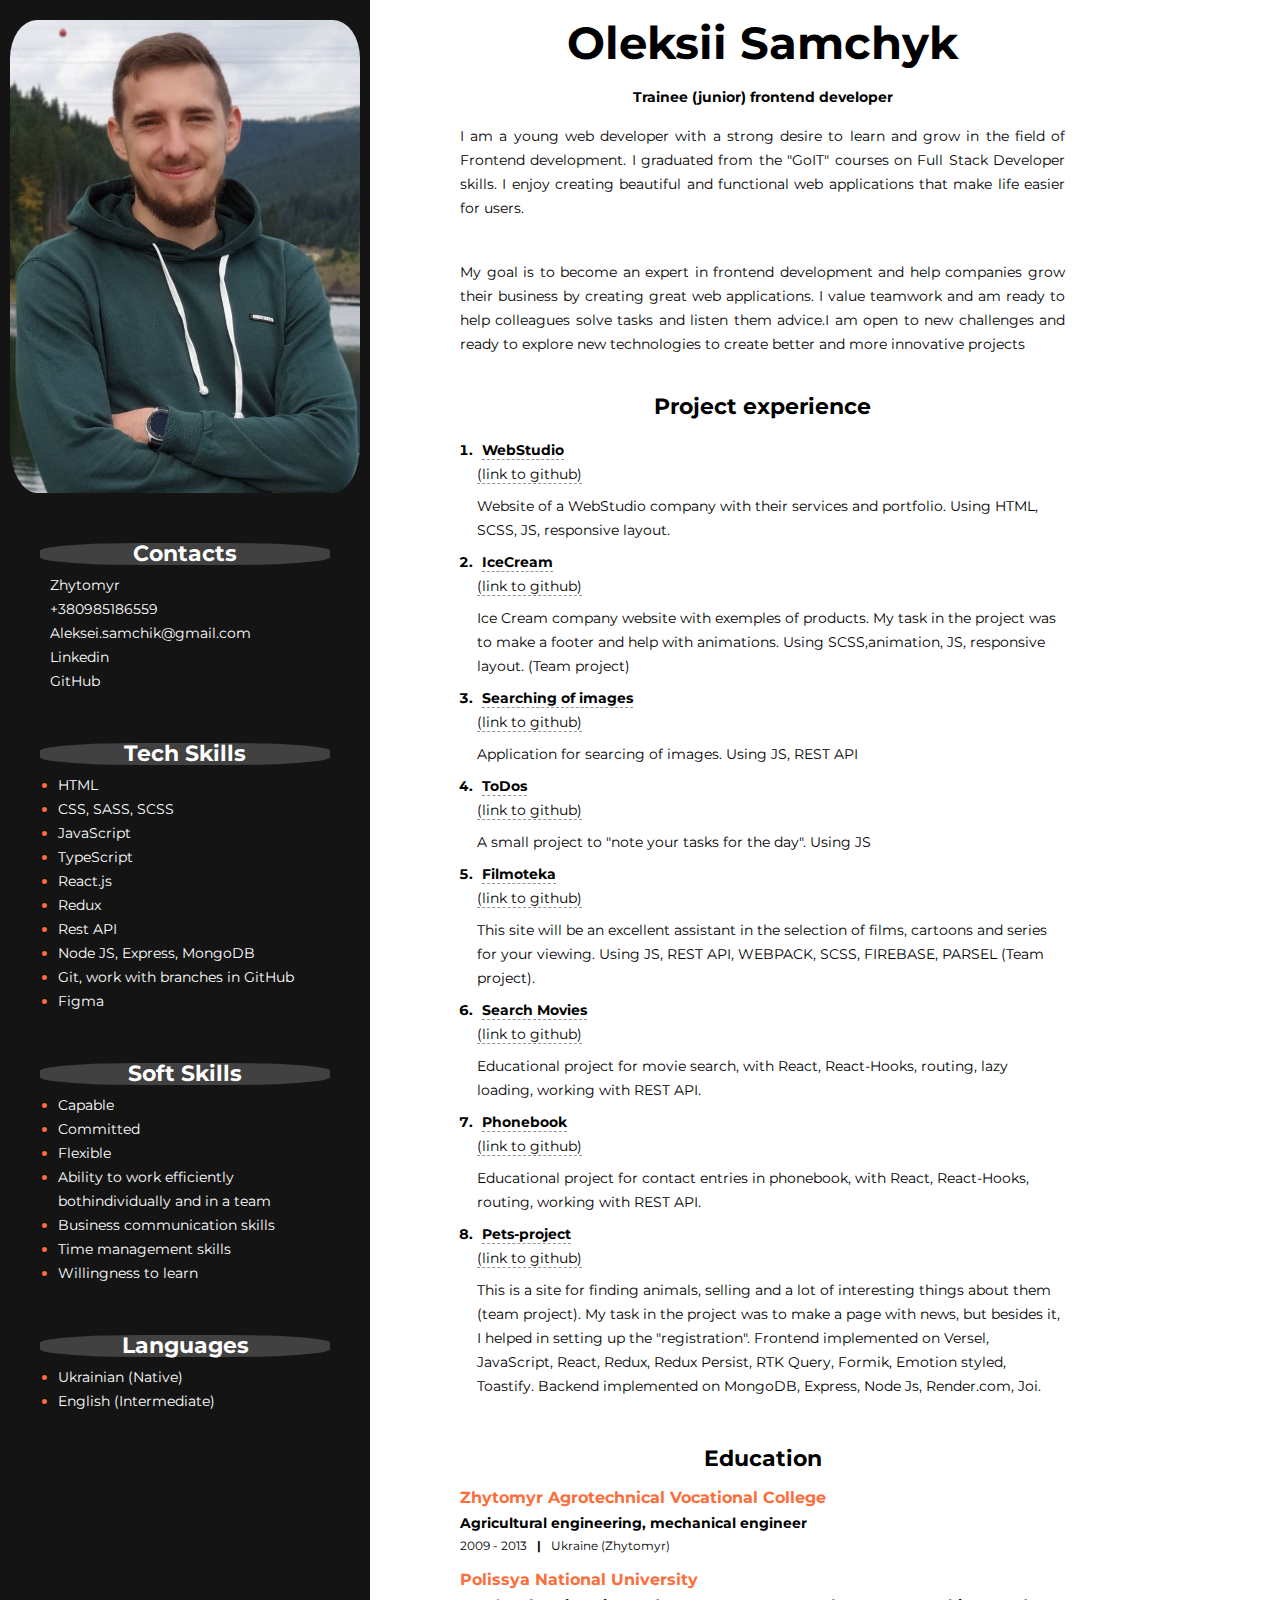
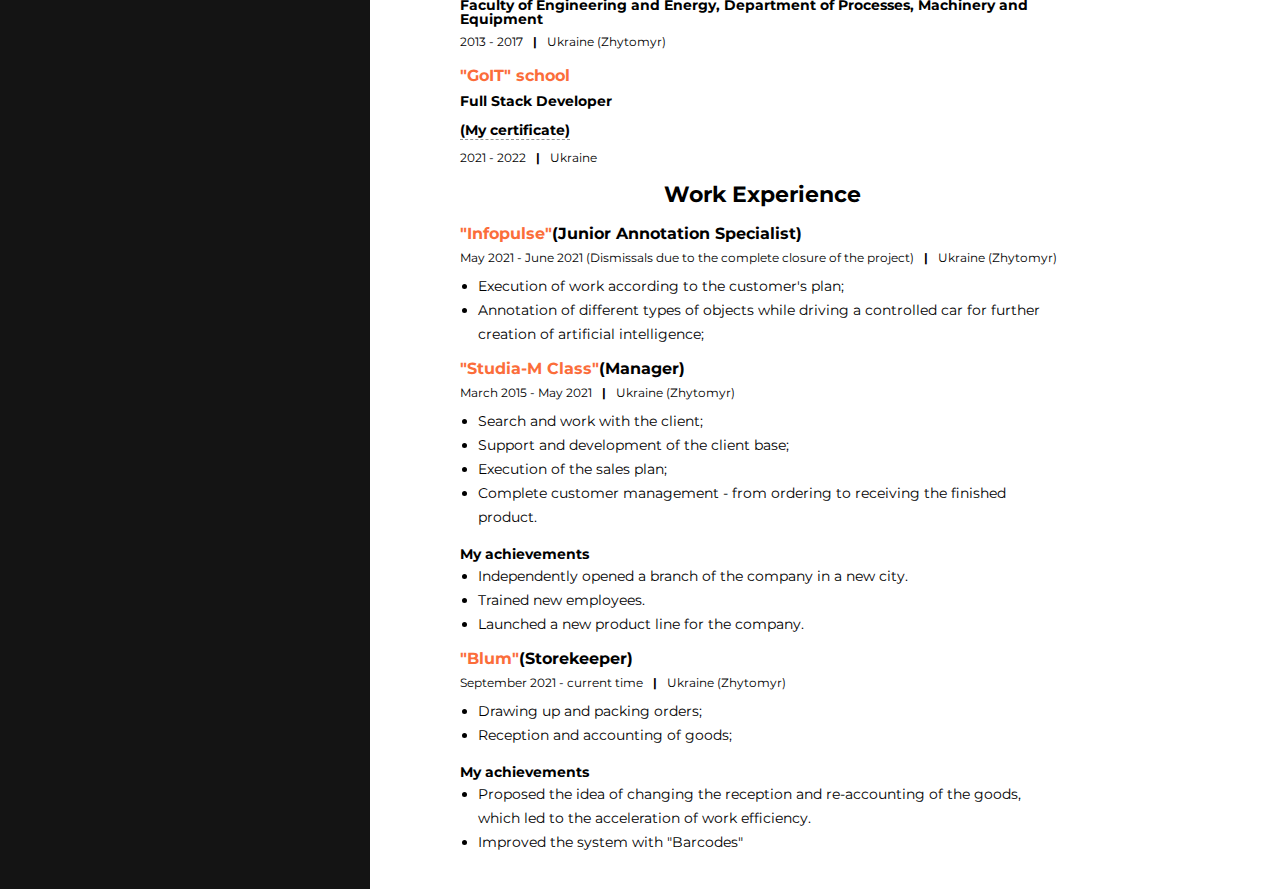
==== commit 0f689491: "23.03" ====
--- a/index.html
+++ b/index.html
@@ -60,7 +60,9 @@
 
 			<!-- Soft Skills -->
 			<div class="indent">
+				
 				<h3 class="sidebar-title">Soft Skills</h3>
+				
 				<ul>
 					<li><span>Capable</span></li>
 					<li><span>Committed</span></li>
@@ -79,7 +81,7 @@
 				<ul>
 					<li> <span> Ukrainian (Native) </span> </li>
 
-					<li><span> English (Pre-Intermediate) </span></use>
+					<li><span> English (Intermediate) </span></use>
 
 						</svg> </li>
 				</ul>
@@ -95,21 +97,17 @@
 
 
 			<!-- about my -->
-			<div>
+			<div >
+				
 				<h1 class="my-name">Oleksii Samchyk</h1>
 				<h3 class="my-job">Trainee (junior) frontend developer</h3>
 
-				<p class="my-info">I have been working in the field of sales and services for more than 6 years. I have
-					experience working with key
-					clients.
-					I can focus on the needs of the client and easily adapt these needs when ordering.
-					I strive for professional growth and high performance.
-					At the moment I am taking a course at "GoIT" school, on the specialty of "Full Stack Developer".
+				<p class="my-info">I am a young web developer with a strong desire to learn and grow in the field of Frontend development. I graduated from
+				the "GoIT" courses on Full Stack Developer skills. I enjoy creating beautiful and functional web applications that make
+				life easier for users.
 				</p>
-				<p class="my-info">About myself, I can
-					say, purposeful, always focus on results and attempts
-					achieve the best. I am sure that I will be able to prove myself in a new direction,
-					to get involved in the work process as best and as quickly as possible</p>
+				<p class="my-info">My goal is to become an expert in frontend development and help companies grow their business by creating great web
+				applications. I value teamwork and am ready to help colleagues solve tasks and listen them advice.I am open to new challenges and ready to explore new technologies to create better and more innovative projects</p>
 			</div>
 
 			<!--Certificate-->
--- a/css/style.css
+++ b/css/style.css
@@ -94,30 +94,43 @@
   width:100%;
   height: auto;
   background: #fff;
-  margin: 10px 10px;
+  /* margin: 10px 10px; */
   box-shadow: 6px 6px 20px rgba(0, 0, 0, 0.1);
   justify-content: center;
+  
 }
 .sidebar-section {
-  background: #1e2939;
+  background: #141414;
   color: #fff;
-  padding: 40px 0;
+  padding: 10px 0 0 0 ;
   width: 370px;
   height: auto;
 }
 .sidebar-section-photo img {
   width: 370px;
   height: auto;
+  border-radius: 10%;
+  padding:10px 10px 0;
+  z-index: 2;
+
 }
 .indent {
   margin: 50px 40px;
 }
 
+
+
 .sidebar-title {
+  text-align: center;
   font-weight: bold;
   font-size: 22px;
   margin: 0 0 8px 0;
-}
+  background: rgba(110, 110, 109, 0.5);
+  box-shadow: rgba(99, 100, 95, 0.5);
+  border-radius: 35%;
+}
+
+
 
 .sidebar-title-pre {
   font-weight: bold;
@@ -147,20 +160,21 @@
 }
 
 .info-section {
-  margin: 50px 215px 100px 90px;
+  margin: 20px 215px 20px 90px;
 }
 
 .my-job {
   font-weight: bold;
   padding-bottom: 20px;
-  display: flex;
-  padding-left: 200px;
+  text-align: center;
+ 
 }
 .my-name {
   font-weight: bold;
   font-size: 45px;
   padding-bottom: 25px;
-  padding-left: 150px;
+  /* padding-left: 150px; */
+  text-align: center;
 }
 .my-info {
   line-height: 24px;
